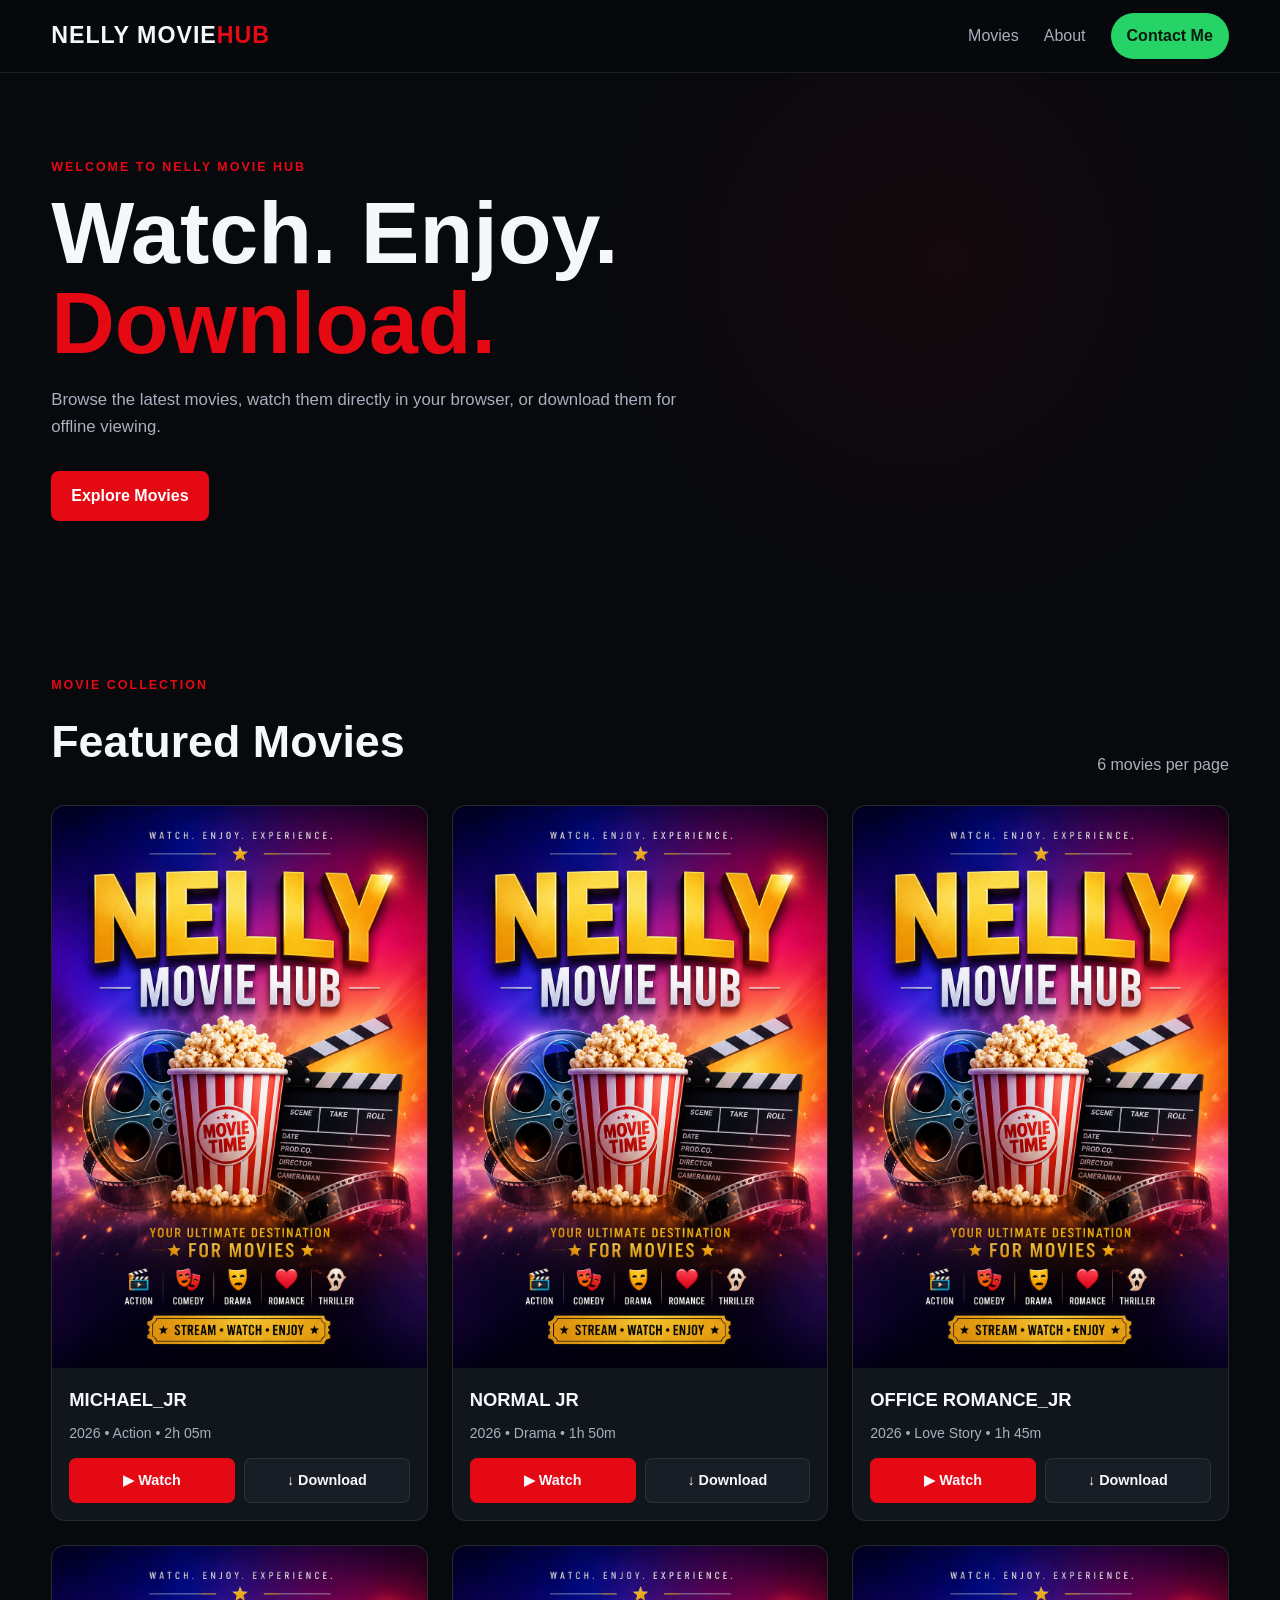
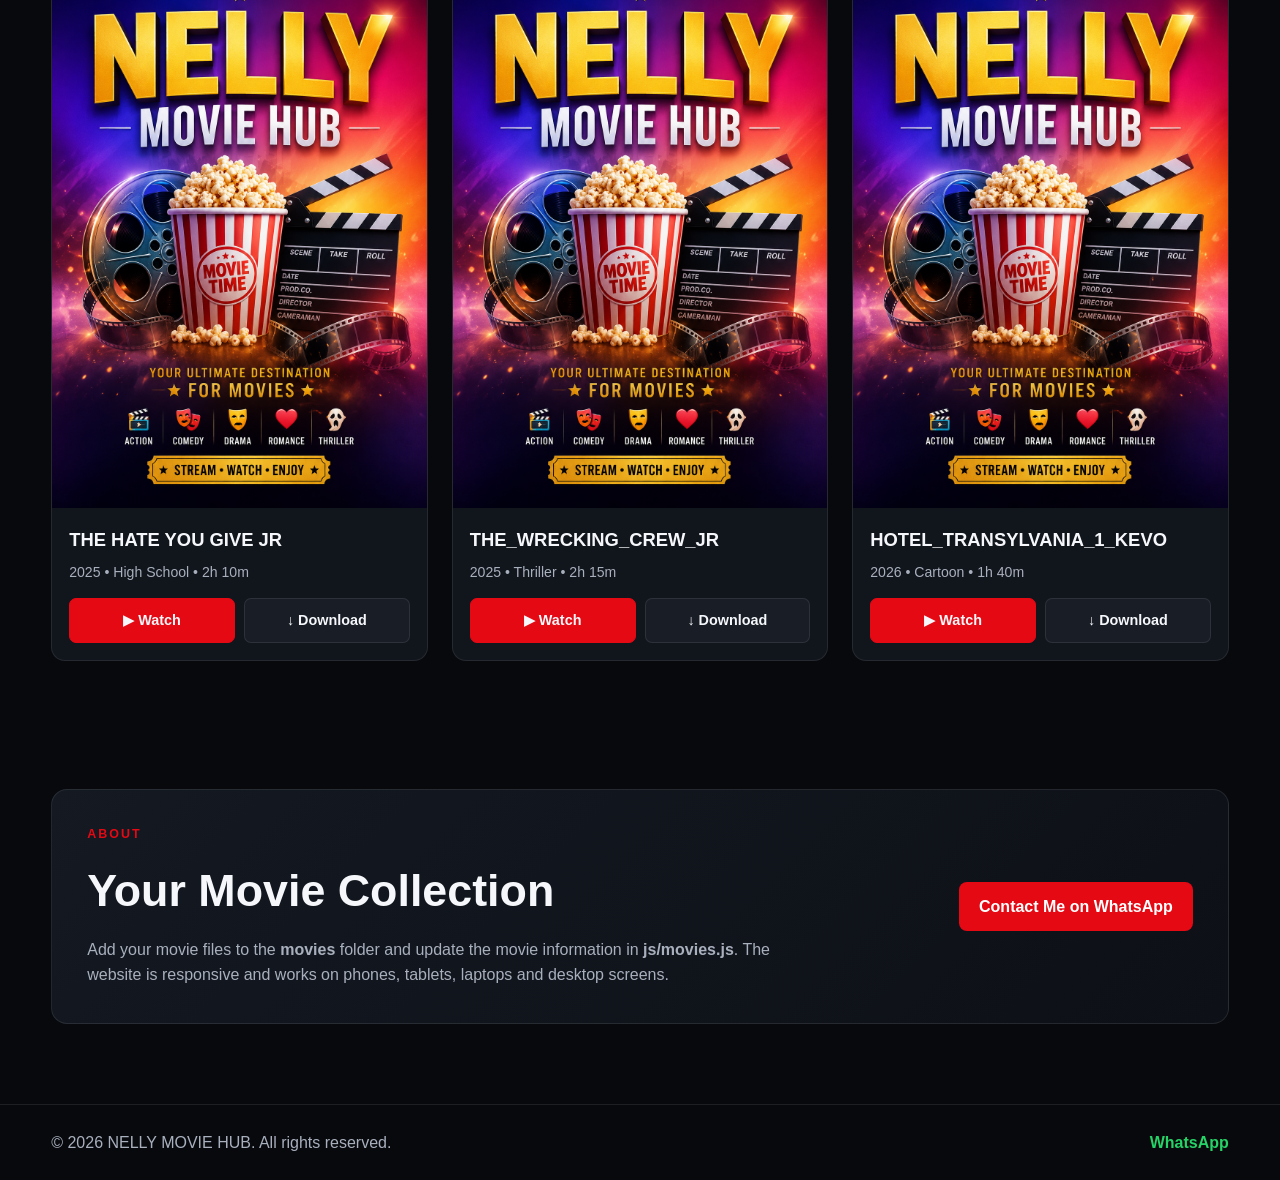
==== nelly_movie_hub/index.html @ 67e1e536 "Add Nelly Movie Hub website" ====
<!DOCTYPE html>
<html lang="en">
<head>
  <meta charset="UTF-8">
  <meta name="viewport" content="width=device-width, initial-scale=1.0">
  <meta name="description" content="Responsive movie streaming and download website.">
  <title>My Movie Hub</title>
  <link rel="stylesheet" href="css/style.css">
</head>
<body>
  <header class="site-header">
    <nav class="navbar container">
      <a class="logo" href="index.html">NELLY MOVIE<span>HUB</span></a>
      <button class="menu-toggle" aria-label="Open menu">☰</button>
      <div class="nav-links">
        <a href="#movies">Movies</a>
        <a href="#about">About</a>
        <a class="whatsapp-btn" id="navWhatsApp" href="#" target="_blank" rel="noopener">Contact Me</a>
      </div>
    </nav>
  </header>

  <main>
    <section class="hero">
      <div class="container hero-content">
        <p class="eyebrow">WELCOME TO NELLY MOVIE HUB</p>
        <h1>Watch. Enjoy. <span>Download.</span></h1>
        <p>Browse the latest movies, watch them directly in your browser, or download them for offline viewing.</p>
        <a href="#movies" class="primary-btn">Explore Movies</a>
      </div>
    </section>

    <section id="movies" class="movies-section container">
      <div class="section-heading">
        <div>
          <p class="eyebrow">MOVIE COLLECTION</p>
          <h2>Featured Movies</h2>
        </div>
        <p class="page-note">6 movies per page</p>
      </div>

      <div id="movieGrid" class="movie-grid"></div>

      <div class="pagination" id="pagination"></div>
    </section>

    <section id="about" class="about-section">
      <div class="container about-card">
        <div>
          <p class="eyebrow">ABOUT</p>
          <h2>Your Movie Collection</h2>
          <p>Add your movie files to the <strong>movies</strong> folder and update the movie information in <strong>js/movies.js</strong>. The website is responsive and works on phones, tablets, laptops and desktop screens.</p>
        </div>
        <a class="primary-btn" id="aboutWhatsApp" href="#" target="_blank" rel="noopener">Contact Me on WhatsApp</a>
      </div>
    </section>
  </main>

  <footer>
    <div class="container footer-content">
      <p>© <span id="year"></span> NELLY MOVIE HUB. All rights reserved.</p>
      <a id="footerWhatsApp" href="#" target="_blank" rel="noopener">WhatsApp</a>
    </div>
  </footer>

  <script src="js/movies.js"></script>
  <script src="js/app.js"></script>
</body>
</html>
---- nelly_movie_hub/css/style.css ----
* {
  box-sizing: border-box;
  margin: 0;
  padding: 0;
}

:root {
  --bg: #07090d;
  --surface: #11151c;
  --surface-2: #181d26;
  --text: #f5f7fa;
  --muted: #a9b0bd;
  --accent: #e50914;
  --accent-dark: #b80710;
  --border: rgba(255,255,255,.09);
  --max-width: 1200px;
}

html { scroll-behavior: smooth; }

body {
  font-family: Arial, Helvetica, sans-serif;
  background: var(--bg);
  color: var(--text);
  line-height: 1.6;
}

a { color: inherit; text-decoration: none; }

.container {
  width: min(92%, var(--max-width));
  margin-inline: auto;
}

.site-header {
  position: sticky;
  top: 0;
  z-index: 1000;
  background: rgba(7,9,13,.92);
  backdrop-filter: blur(12px);
  border-bottom: 1px solid var(--border);
}

.navbar {
  min-height: 72px;
  display: flex;
  align-items: center;
  justify-content: space-between;
  gap: 20px;
}

.logo {
  font-size: 1.45rem;
  font-weight: 900;
  letter-spacing: 1px;
}

.logo span { color: var(--accent); }

.nav-links {
  display: flex;
  align-items: center;
  gap: 25px;
  color: var(--muted);
}

.nav-links a:hover { color: #fff; }

.whatsapp-btn {
  background: #25d366;
  color: #061b0d !important;
  padding: 10px 16px;
  border-radius: 999px;
  font-weight: 800;
}

.menu-toggle {
  display: none;
  border: 0;
  background: transparent;
  color: #fff;
  font-size: 1.7rem;
  cursor: pointer;
}

.hero {
  min-height: 470px;
  display: grid;
  align-items: center;
  background:
    linear-gradient(90deg, rgba(7,9,13,.98), rgba(7,9,13,.7), rgba(7,9,13,.9)),
    radial-gradient(circle at 75% 35%, rgba(229,9,20,.3), transparent 35%);
}

.hero-content { padding: 85px 0; }

.eyebrow {
  color: var(--accent);
  font-weight: 800;
  font-size: .78rem;
  letter-spacing: 2px;
  margin-bottom: 10px;
}

.hero h1 {
  max-width: 800px;
  font-size: clamp(2.6rem, 7vw, 5.5rem);
  line-height: 1.02;
  margin-bottom: 20px;
}

.hero h1 span { color: var(--accent); }

.hero p:not(.eyebrow) {
  max-width: 650px;
  color: var(--muted);
  font-size: 1.05rem;
  margin-bottom: 30px;
}

.primary-btn {
  display: inline-flex;
  justify-content: center;
  align-items: center;
  background: var(--accent);
  color: white;
  padding: 12px 20px;
  border-radius: 8px;
  font-weight: 800;
  border: 0;
  cursor: pointer;
  transition: .2s ease;
}

.primary-btn:hover {
  background: var(--accent-dark);
  transform: translateY(-2px);
}

.movies-section { padding: 70px 0; }

.section-heading {
  display: flex;
  justify-content: space-between;
  align-items: end;
  gap: 20px;
  margin-bottom: 28px;
}

.section-heading h2, .about-card h2 {
  font-size: clamp(1.8rem, 4vw, 2.8rem);
}

.page-note { color: var(--muted); }

.movie-grid {
  display: grid;
  grid-template-columns: repeat(3, 1fr);
  gap: 24px;
}

.movie-card {
  overflow: hidden;
  background: var(--surface);
  border: 1px solid var(--border);
  border-radius: 14px;
  transition: .25s ease;
}

.movie-card:hover {
  transform: translateY(-5px);
  border-color: rgba(229,9,20,.5);
  box-shadow: 0 16px 45px rgba(0,0,0,.35);
}

.poster {
  aspect-ratio: 2 / 3;
  width: 100%;
  object-fit: cover;
  background: #1a1d24;
  display: block;
}

.movie-info { padding: 17px; }

.movie-title {
  font-size: 1.15rem;
  margin-bottom: 7px;
}

.movie-meta {
  color: var(--muted);
  font-size: .88rem;
  margin-bottom: 14px;
}

.movie-actions {
  display: grid;
  grid-template-columns: 1fr 1fr;
  gap: 9px;
}

.action-btn {
  text-align: center;
  padding: 10px 8px;
  border-radius: 7px;
  background: var(--surface-2);
  border: 1px solid var(--border);
  font-weight: 700;
  font-size: .9rem;
}

.action-btn.watch {
  background: var(--accent);
  border-color: var(--accent);
}

.action-btn:hover { filter: brightness(1.15); }

.pagination {
  display: flex;
  justify-content: center;
  gap: 8px;
  margin-top: 38px;
  flex-wrap: wrap;
}

.page-btn {
  min-width: 42px;
  height: 42px;
  border: 1px solid var(--border);
  border-radius: 7px;
  background: var(--surface);
  color: #fff;
  cursor: pointer;
}

.page-btn.active, .page-btn:hover {
  background: var(--accent);
  border-color: var(--accent);
}

.about-section {
  padding: 20px 0 80px;
}

.about-card {
  display: flex;
  justify-content: space-between;
  align-items: center;
  gap: 30px;
  background: linear-gradient(135deg, #141922, #0d1016);
  border: 1px solid var(--border);
  border-radius: 16px;
  padding: 35px;
}

.about-card p:not(.eyebrow) {
  color: var(--muted);
  max-width: 700px;
  margin-top: 10px;
}

footer {
  border-top: 1px solid var(--border);
  padding: 25px 0;
  color: var(--muted);
}

.footer-content {
  display: flex;
  justify-content: space-between;
  gap: 20px;
}

.footer-content a { color: #25d366; font-weight: 700; }

.empty {
  grid-column: 1 / -1;
  text-align: center;
  color: var(--muted);
  padding: 50px;
  border: 1px dashed var(--border);
  border-radius: 12px;
}

@media (max-width: 850px) {
  .movie-grid { grid-template-columns: repeat(2, 1fr); }
  .about-card { flex-direction: column; align-items: flex-start; }
}

@media (max-width: 620px) {
  .menu-toggle { display: block; }
  .nav-links {
    display: none;
    position: absolute;
    top: 72px;
    left: 0;
    width: 100%;
    padding: 18px 4%;
    background: #090b10;
    border-bottom: 1px solid var(--border);
    flex-direction: column;
    align-items: stretch;
  }
  .nav-links.open { display: flex; }
  .nav-links a { padding: 9px 0; }
  .movie-grid { grid-template-columns: 1fr; }
  .section-heading { align-items: flex-start; flex-direction: column; }
  .hero { min-height: 430px; }
  .footer-content { flex-direction: column; }
}
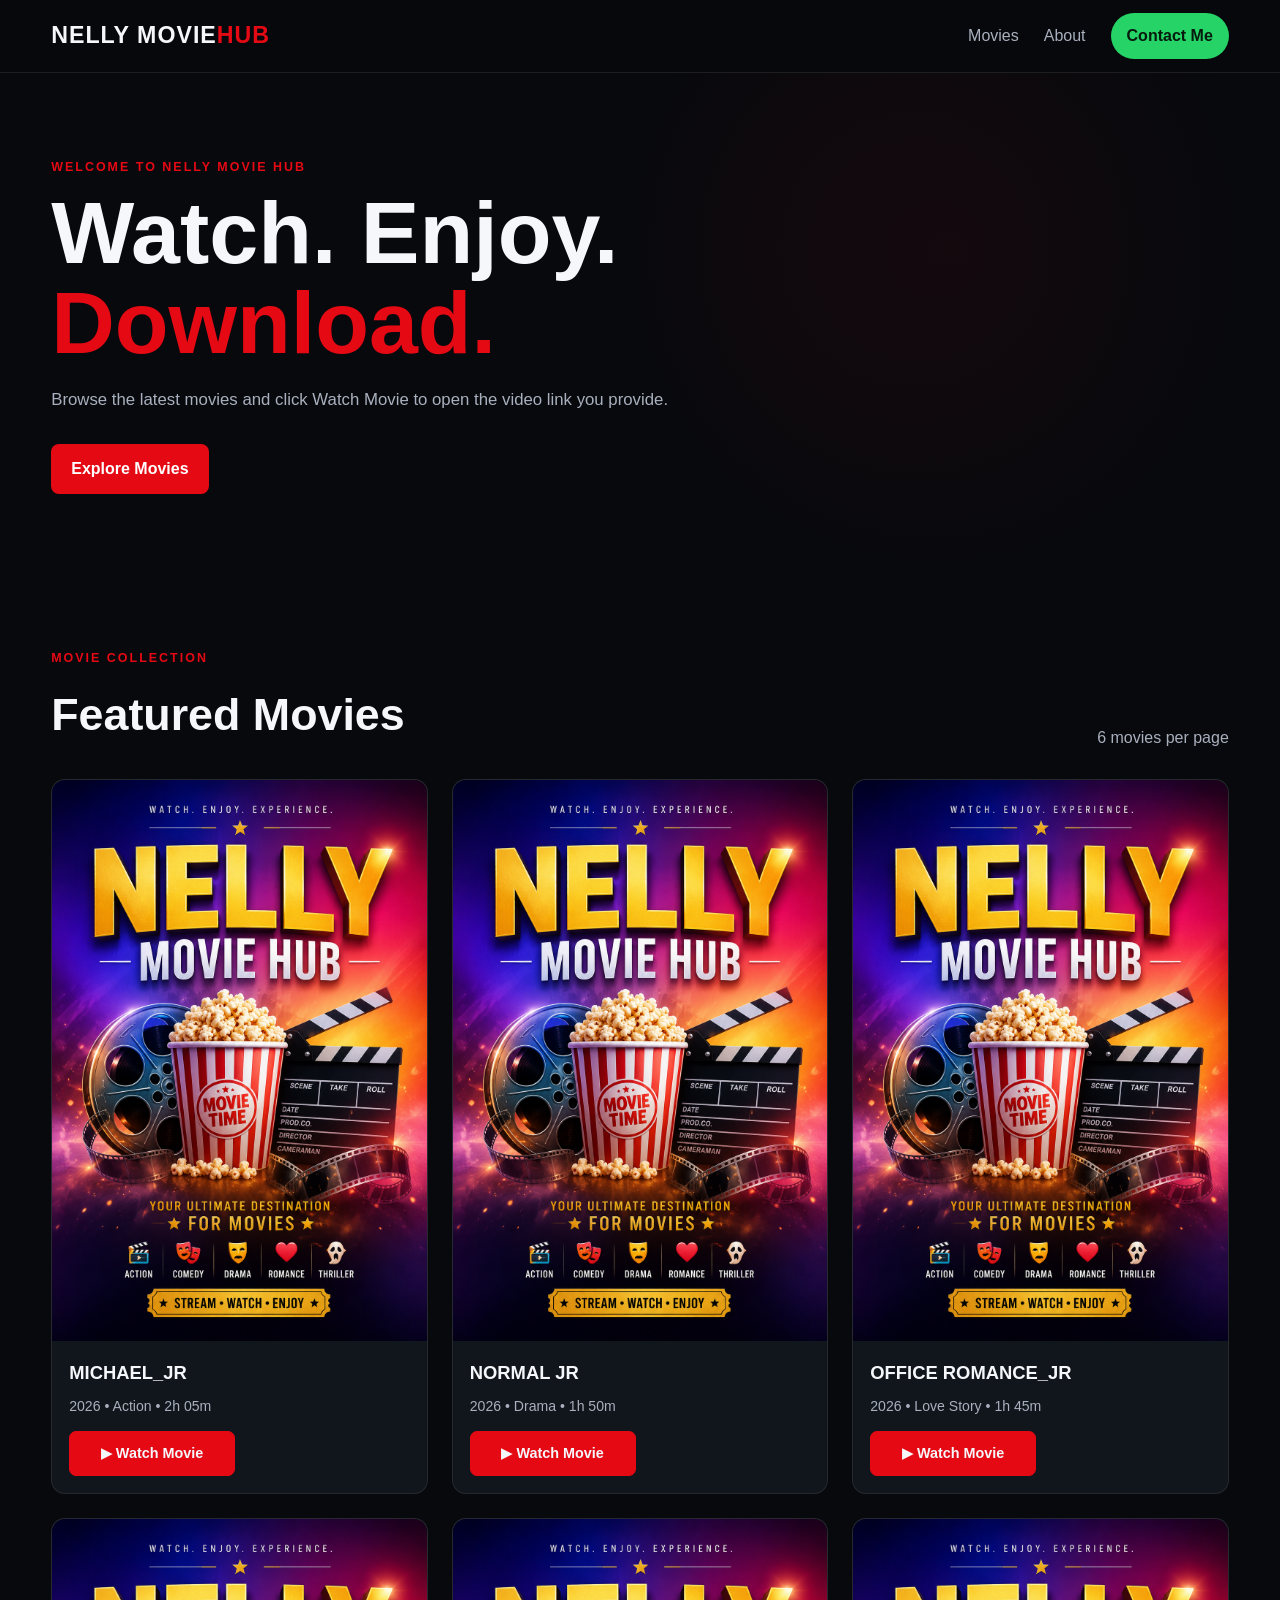
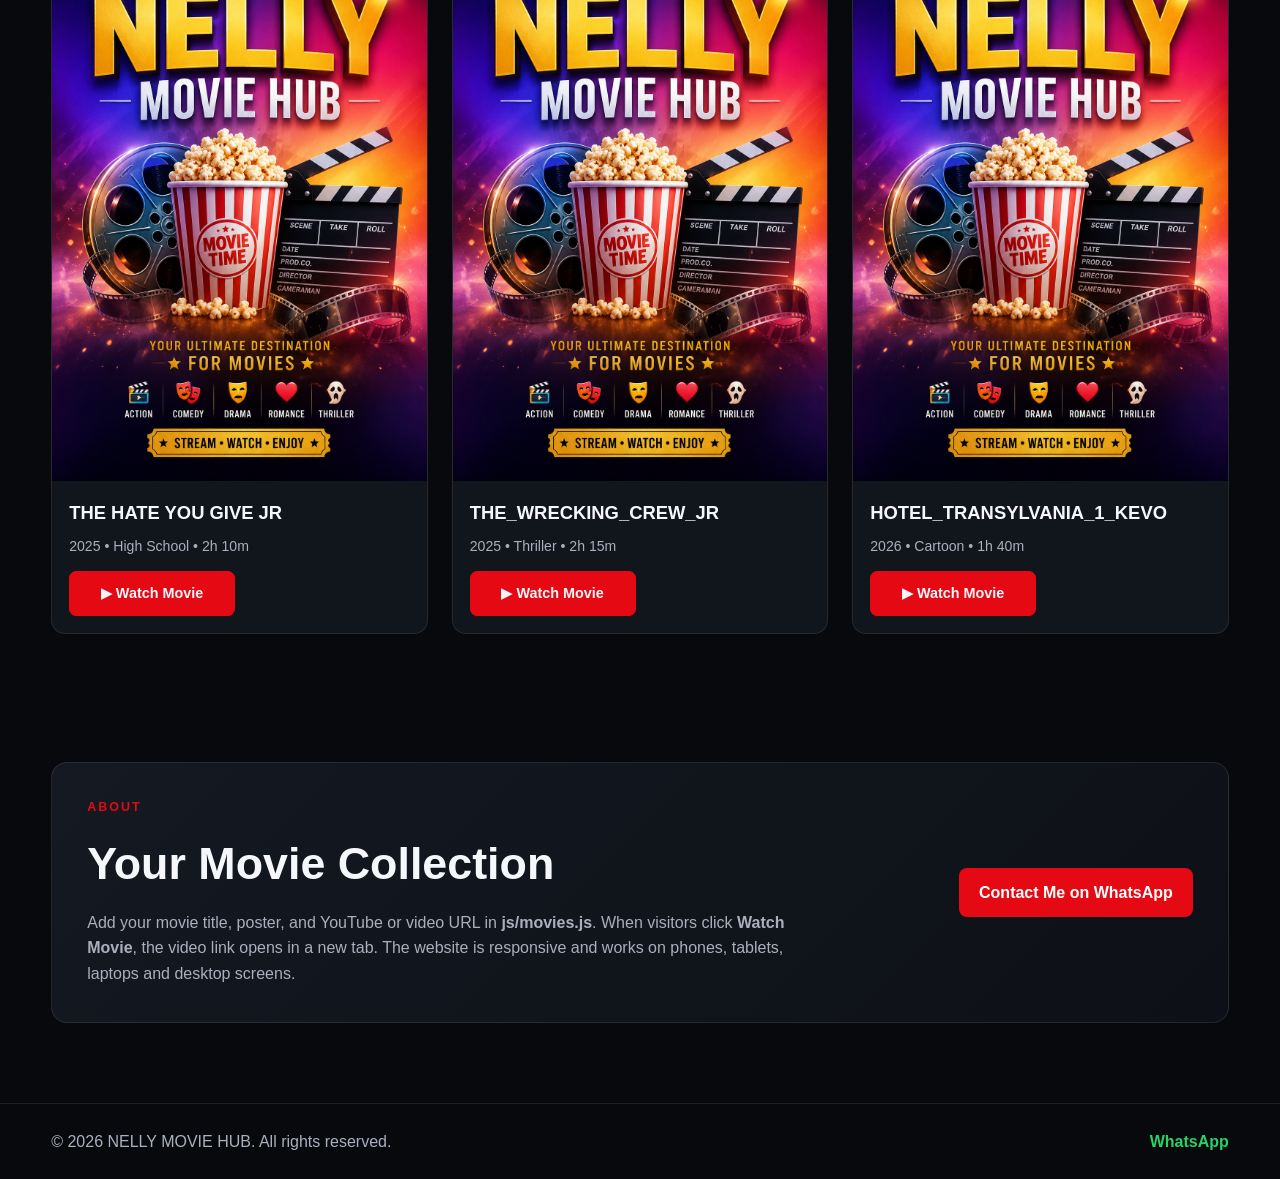
==== commit 81f0f5c8: "movie" ====
--- a/nelly_movie_hub/index.html
+++ b/nelly_movie_hub/index.html
@@ -25,7 +25,7 @@
       <div class="container hero-content">
         <p class="eyebrow">WELCOME TO NELLY MOVIE HUB</p>
         <h1>Watch. Enjoy. <span>Download.</span></h1>
-        <p>Browse the latest movies, watch them directly in your browser, or download them for offline viewing.</p>
+        <p>Browse the latest movies and click Watch Movie to open the video link you provide.</p>
         <a href="#movies" class="primary-btn">Explore Movies</a>
       </div>
     </section>
@@ -49,7 +49,7 @@
         <div>
           <p class="eyebrow">ABOUT</p>
           <h2>Your Movie Collection</h2>
-          <p>Add your movie files to the <strong>movies</strong> folder and update the movie information in <strong>js/movies.js</strong>. The website is responsive and works on phones, tablets, laptops and desktop screens.</p>
+          <p>Add your movie title, poster, and YouTube or video URL in <strong>js/movies.js</strong>. When visitors click <strong>Watch Movie</strong>, the video link opens in a new tab. The website is responsive and works on phones, tablets, laptops and desktop screens.</p>
         </div>
         <a class="primary-btn" id="aboutWhatsApp" href="#" target="_blank" rel="noopener">Contact Me on WhatsApp</a>
       </div>
